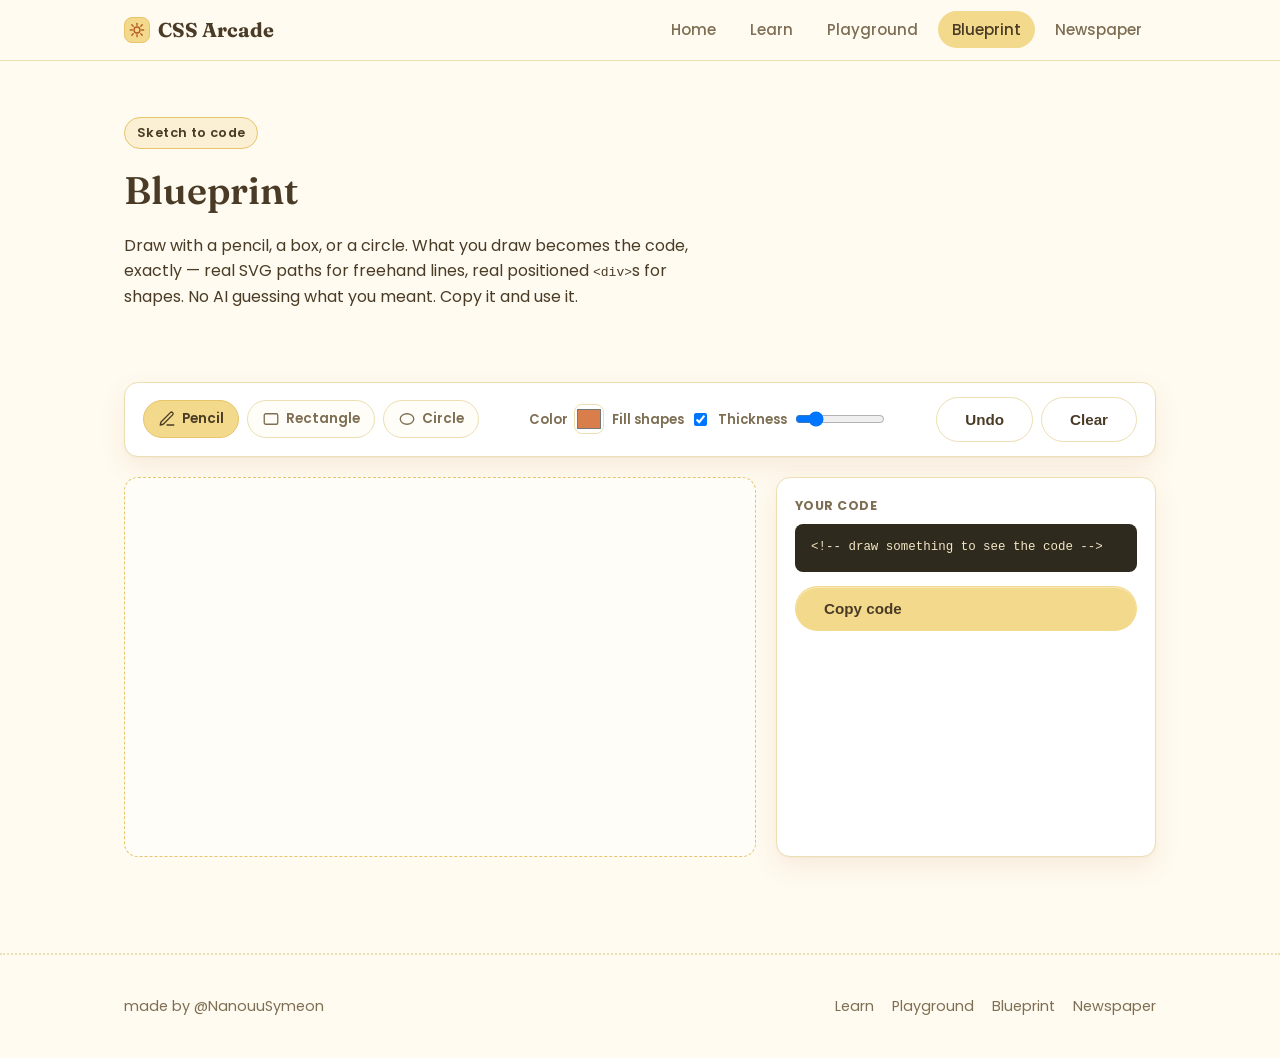
==== blueprint.html @ 873e0837 "Rename to CSS Arcade, restructure newspaper, add Blueprint - Rebrand from CSS Cozy to CSS Arcade acr" ====
<!doctype html>
<html lang="en">
<head>
<meta charset="utf-8">
<meta name="viewport" content="width=device-width, initial-scale=1">
<title>Blueprint — CSS Arcade</title>
<meta name="description" content="Sketch shapes and freehand lines on a canvas and get real, working HTML and CSS back — no AI guessing, just your drawing turned directly into code.">
<link rel="preconnect" href="https://fonts.googleapis.com">
<link rel="preconnect" href="https://fonts.gstatic.com" crossorigin>
<link href="https://fonts.googleapis.com/css2?family=Fraunces:wght@500;600;700&family=Poppins:wght@400;500;600;700&display=swap" rel="stylesheet">
<link rel="stylesheet" href="css/style.css">
</head>
<body>

<nav class="site-nav">
  <div class="container">
    <a class="brand" href="index.html">
      <span class="brand-mark"><svg width="16" height="16" viewBox="0 0 24 24" fill="none" stroke="currentColor" stroke-width="2" stroke-linecap="round" aria-hidden="true"><circle cx="12" cy="12" r="4.5"></circle><line x1="12" y1="2" x2="12" y2="5"></line><line x1="12" y1="19" x2="12" y2="22"></line><line x1="2" y1="12" x2="5" y2="12"></line><line x1="19" y1="12" x2="22" y2="12"></line><line x1="4.2" y1="4.2" x2="6.3" y2="6.3"></line><line x1="17.7" y1="17.7" x2="19.8" y2="19.8"></line><line x1="4.2" y1="19.8" x2="6.3" y2="17.7"></line><line x1="17.7" y1="6.3" x2="19.8" y2="4.2"></line></svg></span> CSS Arcade
    </a>
    <ul class="nav-links">
      <li><a href="index.html">Home</a></li>
      <li><a href="learn.html">Learn</a></li>
      <li><a href="playground.html">Playground</a></li>
      <li><a href="blueprint.html" class="active">Blueprint</a></li>
      <li><a href="newspaper.html">Newspaper</a></li>
    </ul>
    <button class="nav-toggle" aria-label="Toggle menu"><svg width="20" height="20" viewBox="0 0 24 24" fill="none" stroke="currentColor" stroke-width="2.2" stroke-linecap="round" aria-hidden="true"><line x1="3" y1="6" x2="21" y2="6"></line><line x1="3" y1="12" x2="21" y2="12"></line><line x1="3" y1="18" x2="21" y2="18"></line></svg></button>
  </div>
</nav>

<header class="section" style="padding-bottom:0;">
  <div class="container">
    <span class="eyebrow">Sketch to code</span>
    <h1 style="font-size:2.4rem;">Blueprint</h1>
    <p class="lede" style="max-width:60ch;">
      Draw with a pencil, a box, or a circle. What you draw becomes the code, exactly —
      real SVG paths for freehand lines, real positioned <code>&lt;div&gt;</code>s for shapes.
      No AI guessing what you meant. Copy it and use it.
    </p>
  </div>
</header>

<section class="section">
  <div class="container">
    <div class="blueprint-layout">

      <div class="blueprint-toolbar" role="toolbar" aria-label="Drawing tools">
        <div class="tool-group">
          <button type="button" class="tool-btn active" data-tool="pencil" title="Pencil — freehand line">
            <svg width="18" height="18" viewBox="0 0 24 24" fill="none" stroke="currentColor" stroke-width="1.8" stroke-linecap="round" stroke-linejoin="round" aria-hidden="true"><path d="M12 20h9"></path><path d="M16.5 3.5a2.12 2.12 0 0 1 3 3L7 19l-4 1 1-4Z"></path></svg>
            <span>Pencil</span>
          </button>
          <button type="button" class="tool-btn" data-tool="rect" title="Rectangle">
            <svg width="18" height="18" viewBox="0 0 24 24" fill="none" stroke="currentColor" stroke-width="1.8" stroke-linecap="round" stroke-linejoin="round" aria-hidden="true"><rect x="3" y="5" width="18" height="14" rx="2"></rect></svg>
            <span>Rectangle</span>
          </button>
          <button type="button" class="tool-btn" data-tool="ellipse" title="Circle / ellipse">
            <svg width="18" height="18" viewBox="0 0 24 24" fill="none" stroke="currentColor" stroke-width="1.8" stroke-linecap="round" stroke-linejoin="round" aria-hidden="true"><ellipse cx="12" cy="12" rx="9" ry="7"></ellipse></svg>
            <span>Circle</span>
          </button>
        </div>

        <div class="tool-group">
          <label class="tool-field">
            <span>Color</span>
            <input type="color" id="colorInput" value="#d97d4a">
          </label>
          <label class="tool-field">
            <span>Fill shapes</span>
            <input type="checkbox" id="fillInput" checked>
          </label>
          <label class="tool-field">
            <span>Thickness</span>
            <input type="range" id="widthInput" min="1" max="12" value="3">
          </label>
        </div>

        <div class="tool-group">
          <button type="button" class="btn btn-ghost" id="undoBtn">Undo</button>
          <button type="button" class="btn btn-ghost" id="clearBtn">Clear</button>
        </div>
      </div>

      <div class="blueprint-canvas-wrap">
        <svg id="blueprintCanvas" class="blueprint-canvas" viewBox="0 0 800 480" aria-label="Drawing canvas"></svg>
      </div>

      <div class="blueprint-output">
        <div class="pane-label">Your code</div>
        <pre id="codeOutput" class="blueprint-code"><code>&lt;!-- draw something to see the code --&gt;</code></pre>
        <button type="button" class="btn btn-soft" id="copyBtn">Copy code</button>
        <span class="blueprint-copied" id="copiedMsg" role="status" aria-live="polite"></span>
      </div>

    </div>
  </div>
</section>

<footer class="site-footer">
  <div class="container">
    <span>made by @NanouuSymeon</span>
    <ul class="footer-links">
      <li><a href="learn.html">Learn</a></li>
      <li><a href="playground.html">Playground</a></li>
      <li><a href="blueprint.html">Blueprint</a></li>
      <li><a href="newspaper.html">Newspaper</a></li>
    </ul>
  </div>
</footer>

<script src="js/main.js"></script>
<script src="js/blueprint.js"></script>
</body>
</html>
---- css/style.css ----
/* ==========================================================================
   CSS Arcade — shared theme
   Butter yellow, cream, warm ink. Simple, minimal, soft edges.
   ========================================================================== */

:root {
  --butter: #f3d98b;
  --butter-soft: #fbf0d3;
  --butter-deep: #e8c46b;
  --cream: #fffbf0;
  --paper: #fffdf7;
  --ink: #4a3b26;
  --ink-soft: #7e6f54;
  --ink-faint: #b6a97e;
  --accent: #b55926;
  --accent-soft: #f0b87f;
  --border: #ecdfb3;
  --card: #ffffff;
  --success: #7a9a6a;
  --radius-s: 8px;
  --radius-m: 14px;
  --radius-l: 22px;
  --shadow: 0 1px 2px rgba(181, 89, 38, 0.05), 0 10px 26px rgba(181, 89, 38, 0.10);
  --shadow-hover: 0 2px 6px rgba(181, 89, 38, 0.08), 0 18px 38px rgba(181, 89, 38, 0.16);
  --ease-bounce: cubic-bezier(0.34, 1.56, 0.64, 1);
  --serif: "Fraunces", Georgia, "Iowan Old Style", serif;
  --sans: "Poppins", -apple-system, BlinkMacSystemFont, "Segoe UI", sans-serif;
  --mono: "JetBrains Mono", "SFMono-Regular", Consolas, monospace;
}

* {
  box-sizing: border-box;
}

html {
  scroll-behavior: smooth;
}

body {
  margin: 0;
  background: var(--cream);
  color: var(--ink);
  font-family: var(--sans);
  line-height: 1.6;
  -webkit-font-smoothing: antialiased;
}

img {
  max-width: 100%;
  display: block;
}

a {
  color: var(--accent);
  text-decoration: none;
}

a:hover {
  text-decoration: underline;
}

h1, h2, h3, h4 {
  font-family: var(--serif);
  font-weight: 600;
  line-height: 1.2;
  margin: 0 0 0.5em;
  color: var(--ink);
}

p {
  margin: 0 0 1em;
}

.container {
  max-width: 1080px;
  margin: 0 auto;
  padding: 0 24px;
}

/* ---------- Nav ---------- */

.site-nav {
  position: sticky;
  top: 0;
  z-index: 50;
  background: rgba(255, 251, 240, 0.9);
  backdrop-filter: blur(8px);
  border-bottom: 1px solid var(--border);
}

.site-nav .container {
  display: flex;
  align-items: center;
  justify-content: space-between;
  padding-top: 14px;
  padding-bottom: 14px;
}

.brand {
  display: flex;
  align-items: center;
  gap: 8px;
  font-family: var(--serif);
  font-weight: 700;
  font-size: 1.25rem;
  color: var(--ink);
}

.brand:hover {
  text-decoration: none;
}

.brand-mark {
  width: 26px;
  height: 26px;
  border-radius: 8px;
  background: var(--butter);
  border: 1px solid var(--butter-deep);
  display: inline-flex;
  align-items: center;
  justify-content: center;
  color: var(--accent);
}

.nav-links {
  display: flex;
  gap: 6px;
  list-style: none;
  margin: 0;
  padding: 0;
}

.nav-links a {
  color: var(--ink-soft);
  padding: 8px 14px;
  border-radius: 999px;
  font-size: 0.94rem;
  font-weight: 500;
  transition: background 0.15s ease, color 0.15s ease;
}

.nav-links a:hover {
  background: var(--butter-soft);
  color: var(--ink);
  text-decoration: none;
}

.nav-links a.active {
  background: var(--butter);
  color: var(--ink);
}

.nav-toggle {
  display: none;
  align-items: center;
  justify-content: center;
  background: none;
  border: 1px solid var(--border);
  border-radius: var(--radius-s);
  padding: 8px;
  color: var(--ink);
  cursor: pointer;
}

/* ---------- Buttons ---------- */

.btn {
  display: inline-flex;
  align-items: center;
  gap: 8px;
  padding: 13px 28px;
  border-radius: 999px;
  font-weight: 700;
  font-size: 0.95rem;
  border: 1px solid transparent;
  cursor: pointer;
  transition: transform 0.25s var(--ease-bounce), box-shadow 0.2s ease, background 0.15s ease;
}

.btn:hover {
  text-decoration: none;
}

.btn:active {
  transform: translateY(1px) scale(0.98);
}

.btn-primary {
  background: var(--accent);
  color: #fff;
  box-shadow: inset 0 1px 0 rgba(255, 255, 255, 0.25), var(--shadow);
}

.btn-primary:hover {
  background: #93481f;
  box-shadow: inset 0 1px 0 rgba(255, 255, 255, 0.25), var(--shadow-hover);
  transform: translateY(-2px);
}

.btn-soft {
  background: var(--butter);
  color: var(--ink);
  box-shadow: inset 0 1px 0 rgba(255, 255, 255, 0.4);
}

.btn-soft:hover {
  background: var(--butter-deep);
  transform: translateY(-2px);
}

.btn-ghost {
  background: transparent;
  border-color: var(--border);
  color: var(--ink);
}

.btn-ghost:hover {
  background: var(--paper);
  border-color: var(--ink-faint);
  transform: translateY(-2px);
}

/* ---------- Hero ---------- */

.hero {
  position: relative;
  overflow: hidden;
  padding: 88px 0 40px;
  background: linear-gradient(160deg, var(--cream) 0%, var(--butter-soft) 55%, var(--cream) 100%);
}

.hero::before {
  content: "";
  position: absolute;
  top: -140px;
  right: -140px;
  width: 400px;
  height: 400px;
  border-radius: 50%;
  background: radial-gradient(circle, var(--accent-soft) 0%, var(--butter) 55%, transparent 72%);
  opacity: 0.55;
  z-index: 0;
  pointer-events: none;
}

.hero::after {
  content: "";
  position: absolute;
  top: -180px;
  right: -180px;
  width: 520px;
  height: 520px;
  border-radius: 50%;
  background: repeating-conic-gradient(from 0deg, var(--accent) 0deg 6deg, transparent 6deg 18deg);
  opacity: 0.14;
  z-index: 0;
  pointer-events: none;
  mask-image: radial-gradient(circle, black 42%, transparent 68%);
  -webkit-mask-image: radial-gradient(circle, black 42%, transparent 68%);
}

.hero .container {
  position: relative;
  z-index: 1;
  display: grid;
  grid-template-columns: 1.1fr 0.9fr;
  gap: 48px;
  align-items: center;
}

.wave-divider {
  display: block;
  width: 100%;
  height: 44px;
  position: relative;
  z-index: 1;
}

.eyebrow {
  display: inline-block;
  background: var(--butter-soft);
  border: 1px solid var(--butter-deep);
  color: var(--ink);
  font-size: 0.8rem;
  font-weight: 600;
  letter-spacing: 0.03em;
  padding: 5px 12px;
  border-radius: 999px;
  margin-bottom: 18px;
}

.hero h1 {
  font-size: 3rem;
  margin-bottom: 0.35em;
}

.hero .lede {
  font-size: 1.15rem;
  color: var(--ink-soft);
  max-width: 46ch;
}

.hero-actions {
  display: flex;
  gap: 12px;
  margin-top: 28px;
  flex-wrap: wrap;
}

.hero-card {
  background: var(--card);
  border: 1px solid var(--border);
  border-radius: var(--radius-l);
  box-shadow: var(--shadow);
  padding: 20px;
}

.hero-card .code-window {
  border-radius: var(--radius-m);
  background: #2f2a1e;
  overflow: hidden;
}

.code-window .dots {
  display: flex;
  gap: 6px;
  padding: 10px 12px;
}

.code-window .dots span {
  width: 10px;
  height: 10px;
  border-radius: 50%;
  background: #574c34;
}

.code-window pre {
  margin: 0;
  padding: 0 18px 20px;
  color: #f3e6c4;
  font-family: var(--mono);
  font-size: 0.85rem;
  line-height: 1.7;
  overflow-x: auto;
}

.code-window .tok-sel { color: #f0b87f; }
.code-window .tok-prop { color: #9fd0a5; }
.code-window .tok-val { color: #f3d98b; }
.code-window .tok-punct { color: #8a7a5c; }

/* ---------- Section headers ---------- */

.section {
  padding: 56px 0;
}

.section-head {
  max-width: 60ch;
  margin-bottom: 36px;
}

.section-head .eyebrow {
  margin-bottom: 12px;
}

.section-head h2 {
  font-size: 2rem;
}

.section-head p {
  color: var(--ink-soft);
}

.section-alt {
  background: var(--butter-soft);
  border-top: 2px dotted var(--butter-deep);
  border-bottom: 2px dotted var(--butter-deep);
}

/* ---------- Cards / grids ---------- */

.grid {
  display: grid;
  gap: 20px;
}

.grid-3 {
  grid-template-columns: repeat(3, 1fr);
}

.grid-2 {
  grid-template-columns: repeat(2, 1fr);
}

.card {
  background: var(--card);
  border: 1px solid var(--border);
  border-radius: var(--radius-m);
  padding: 24px;
  box-shadow: var(--shadow);
  transition: transform 0.3s var(--ease-bounce), box-shadow 0.2s ease;
}

.card:hover {
  transform: translateY(-4px);
  box-shadow: var(--shadow-hover);
}

.card-link {
  display: block;
  color: inherit;
}

.card-link:hover {
  text-decoration: none;
  border-color: var(--accent-soft);
}

.card-link h3,
.card-link p {
  color: inherit;
}

.card-link h3 {
  color: var(--ink);
}

.card-link p {
  color: var(--ink-soft);
  margin-bottom: 0;
}

.card .icon {
  width: 48px;
  height: 48px;
  border-radius: 50%;
  background: linear-gradient(145deg, var(--butter-soft), var(--accent-soft));
  border: 1.5px dashed var(--butter-deep);
  display: flex;
  align-items: center;
  justify-content: center;
  color: var(--ink);
  margin-bottom: 16px;
  transition: transform 0.3s var(--ease-bounce);
}

.card-link:hover .icon {
  transform: rotate(-8deg) scale(1.08);
}

.card h3 {
  font-size: 1.15rem;
  margin-bottom: 6px;
}

.card p {
  color: var(--ink-soft);
  font-size: 0.95rem;
  margin-bottom: 0;
}

/* ---------- Footer ---------- */

.site-footer {
  border-top: 2px dotted var(--border);
  padding: 40px 0;
  margin-top: 40px;
}

.site-footer .container {
  display: flex;
  justify-content: space-between;
  align-items: center;
  flex-wrap: wrap;
  gap: 16px;
  color: var(--ink-soft);
  font-size: 0.9rem;
}

.footer-links {
  display: flex;
  gap: 18px;
  list-style: none;
  padding: 0;
  margin: 0;
}

.footer-links a {
  color: var(--ink-soft);
}

/* ---------- Tabs (Learn page) ---------- */

.tabs {
  display: flex;
  gap: 8px;
  border-bottom: 1px solid var(--border);
  margin-bottom: 32px;
  flex-wrap: wrap;
}

.tab-btn {
  background: none;
  border: none;
  padding: 12px 18px;
  font-family: var(--serif);
  font-size: 1.05rem;
  color: var(--ink-soft);
  cursor: pointer;
  border-bottom: 3px solid transparent;
  margin-bottom: -1px;
}

.tab-btn:hover {
  color: var(--ink);
}

.tab-btn.active {
  color: var(--ink);
  border-bottom-color: var(--accent);
  font-weight: 600;
}

.tab-panel {
  display: none;
}

.tab-panel.active {
  display: block;
  animation: fadeIn 0.25s ease;
}

@keyframes fadeIn {
  from { opacity: 0; transform: translateY(4px); }
  to { opacity: 1; transform: translateY(0); }
}

.lessons-toolbar {
  display: flex;
  align-items: center;
  justify-content: space-between;
  gap: 16px;
  margin-bottom: 24px;
  flex-wrap: wrap;
}

.lesson-search {
  flex: 1;
  min-width: 220px;
  max-width: 420px;
  padding: 10px 16px;
  border-radius: 999px;
  border: 1px solid var(--border);
  background: var(--card);
  font-family: var(--sans);
  font-size: 0.92rem;
  color: var(--ink);
}

.lesson-search:focus {
  outline: none;
  border-color: var(--accent-soft);
  box-shadow: 0 0 0 3px rgba(217, 125, 74, 0.15);
}

.lesson-count {
  font-size: 0.85rem;
  font-weight: 600;
  color: var(--ink-soft);
  white-space: nowrap;
}

.module-heading {
  font-size: 1.1rem;
  margin: 36px 0 14px;
  padding-bottom: 8px;
  border-bottom: 1px solid var(--border);
  color: var(--ink-soft);
  scroll-margin-top: 90px;
}

.module-heading:first-child {
  margin-top: 0;
}

.no-results {
  color: var(--ink-soft);
  padding: 40px 0;
  text-align: center;
}

.module-nav {
  display: flex;
  flex-wrap: wrap;
  gap: 6px;
  margin-bottom: 24px;
}

.module-nav:empty {
  display: none;
  margin-bottom: 0;
}

.module-chip {
  width: 30px;
  height: 30px;
  border-radius: 50%;
  border: 1px solid var(--border);
  background: var(--card);
  color: var(--ink-soft);
  font-family: var(--sans);
  font-size: 0.8rem;
  font-weight: 600;
  cursor: pointer;
  transition: background 0.15s ease, color 0.15s ease, border-color 0.15s ease;
}

.module-chip:hover {
  border-color: var(--accent-soft);
  color: var(--ink);
  background: var(--butter-soft);
}

.topic-row {
  display: grid;
  grid-template-columns: repeat(2, 1fr);
  align-items: start;
  gap: 16px;
}

.topic-card {
  background: var(--card);
  border: 1px solid var(--border);
  border-radius: var(--radius-m);
  padding: 20px;
}

.topic-card summary {
  cursor: pointer;
  font-family: var(--serif);
  font-weight: 600;
  font-size: 1.05rem;
  display: flex;
  align-items: center;
  justify-content: space-between;
}

.topic-card summary::-webkit-details-marker {
  display: none;
}

.topic-card summary::after {
  content: "+";
  color: var(--accent);
  font-size: 1.3rem;
  font-weight: 400;
}

.topic-card[open] summary::after {
  content: "\2212";
}

.topic-card .topic-body {
  margin-top: 14px;
  color: var(--ink-soft);
  font-size: 0.95rem;
}

.topic-card pre {
  background: #2f2a1e;
  color: #f3e6c4;
  border-radius: var(--radius-s);
  padding: 14px 16px;
  font-family: var(--mono);
  font-size: 0.82rem;
  overflow-x: auto;
  margin: 10px 0 0;
}

/* ---------- Playground ---------- */

.challenge-card .topic-body {
  margin-top: 16px;
}

.challenge-brief {
  color: var(--ink-soft);
  margin-bottom: 20px;
}

.editor-preview {
  display: grid;
  grid-template-columns: 1fr 1fr;
  gap: 16px;
}

.pane-label {
  font-size: 0.78rem;
  font-weight: 700;
  text-transform: uppercase;
  letter-spacing: 0.04em;
  color: var(--ink-soft);
  margin-bottom: 8px;
}

textarea.css-editor {
  width: 100%;
  height: 220px;
  resize: vertical;
  background: #2f2a1e;
  color: #f3e6c4;
  font-family: var(--mono);
  font-size: 0.85rem;
  line-height: 1.6;
  border: none;
  border-radius: var(--radius-m);
  padding: 16px;
}

textarea.css-editor:focus {
  outline: 2px solid var(--accent-soft);
  outline-offset: 2px;
}

.preview-frame {
  height: 220px;
  border: 1px dashed var(--border);
  border-radius: var(--radius-m);
  background: var(--paper);
  overflow: hidden;
}

.preview-frame iframe {
  width: 100%;
  height: 100%;
  border: none;
}

.challenge-actions {
  display: flex;
  justify-content: space-between;
  align-items: center;
  margin-top: 18px;
  gap: 12px;
  flex-wrap: wrap;
}

.hint-box {
  margin-top: 14px;
  background: var(--butter-soft);
  border: 1px solid var(--border);
  border-radius: var(--radius-s);
  padding: 12px 16px;
  font-size: 0.88rem;
  display: none;
}

.hint-box.show {
  display: block;
}

/* ---------- Newspaper ---------- */

.newspaper {
  background: var(--paper);
}

.masthead {
  text-align: center;
  padding: 40px 0 20px;
  border-bottom: 4px double var(--ink);
}

.issue-line {
  display: flex;
  justify-content: space-between;
  font-size: 0.78rem;
  text-transform: uppercase;
  letter-spacing: 0.08em;
  color: var(--ink-soft);
  border-top: 2px dotted var(--border);
  border-bottom: 2px dotted var(--border);
  padding: 8px 0;
  margin-bottom: 24px;
}

.masthead h1 {
  font-size: 3.4rem;
  letter-spacing: -0.01em;
  margin-bottom: 4px;
}

.masthead .tagline {
  font-style: italic;
  color: var(--ink-soft);
  margin: 0;
}

.news-layout {
  display: grid;
  grid-template-columns: 2fr 1fr;
  gap: 40px;
  padding: 40px 0;
}

.news-main article {
  border-bottom: 1px solid var(--border);
  padding-bottom: 28px;
  margin-bottom: 28px;
}

.news-main article:last-child {
  border-bottom: none;
}

.news-kicker {
  font-size: 0.75rem;
  font-weight: 700;
  text-transform: uppercase;
  letter-spacing: 0.06em;
  color: var(--accent);
  margin-bottom: 6px;
  display: block;
}

.news-main h2 {
  font-size: 1.6rem;
  margin-bottom: 8px;
}

.news-byline {
  font-size: 0.8rem;
  color: var(--ink-soft);
  margin-bottom: 12px;
}

.news-main p {
  columns: 1;
  color: var(--ink);
}

.news-main .drop-cap::first-letter {
  font-family: var(--serif);
  font-size: 3.2rem;
  float: left;
  line-height: 0.8;
  padding: 6px 8px 0 0;
  color: var(--accent);
}

.sidebar-box {
  background: var(--butter-soft);
  border: 1px solid var(--border);
  border-radius: var(--radius-m);
  padding: 20px;
  margin-bottom: 24px;
}

.sidebar-box h3 {
  font-size: 1.05rem;
  border-bottom: 2px solid var(--ink);
  padding-bottom: 8px;
  margin-bottom: 12px;
}

.sidebar-box ul {
  padding-left: 18px;
  margin: 0;
  font-size: 0.9rem;
  color: var(--ink-soft);
}

.sidebar-box li {
  margin-bottom: 8px;
}

.tip-of-month {
  background: #2f2a1e;
  color: #f3e6c4;
  border-radius: var(--radius-m);
  padding: 20px;
}

.tip-of-month h3 {
  color: var(--butter);
  margin-bottom: 8px;
}

.tip-of-month code, .tip-of-month pre {
  font-family: var(--mono);
  font-size: 0.85rem;
}

.tip-of-month pre {
  overflow-x: auto;
  white-space: pre-wrap;
}

.issue-detail {
  scroll-margin-top: 90px;
}

.issue-picker-head {
  margin-bottom: 8px;
}

.issue-picker-head h2 {
  font-size: 1.6rem;
  margin-bottom: 4px;
}

.issue-picker-head p {
  color: var(--ink-soft);
}

.archive-strip {
  display: flex;
  gap: 12px;
  overflow-x: auto;
  padding: 4px 0 28px;
}

.archive-pill {
  flex: 0 0 auto;
  background: var(--card);
  border: 1px solid var(--border);
  border-radius: 999px;
  padding: 8px 16px;
  font-size: 0.85rem;
  font-family: inherit;
  color: var(--ink-soft);
  white-space: nowrap;
  cursor: pointer;
  transition: background 0.15s ease, color 0.15s ease, border-color 0.15s ease;
}

.archive-pill:hover {
  border-color: var(--accent-soft);
  color: var(--ink);
}

.archive-pill.current {
  background: var(--butter);
  color: var(--ink);
  font-weight: 600;
}

.back-to-issues {
  display: inline-flex;
  align-items: center;
  gap: 6px;
  background: none;
  border: none;
  padding: 0;
  margin-bottom: 20px;
  color: var(--accent);
  font-family: inherit;
  font-size: 0.9rem;
  font-weight: 600;
  cursor: pointer;
}

.back-to-issues:hover {
  text-decoration: underline;
}

/* ---------- Blueprint ---------- */

.blueprint-layout {
  display: grid;
  grid-template-columns: 1fr 380px;
  grid-template-areas:
    "toolbar toolbar"
    "canvas  output";
  gap: 20px;
}

.blueprint-toolbar {
  grid-area: toolbar;
  display: flex;
  flex-wrap: wrap;
  align-items: center;
  justify-content: space-between;
  gap: 16px;
  background: var(--card);
  border: 1px solid var(--border);
  border-radius: var(--radius-m);
  padding: 14px 18px;
  box-shadow: var(--shadow);
}

.tool-group {
  display: flex;
  align-items: center;
  gap: 8px;
  flex-wrap: wrap;
}

.tool-btn {
  display: inline-flex;
  align-items: center;
  gap: 6px;
  background: var(--paper);
  border: 1px solid var(--border);
  border-radius: 999px;
  padding: 8px 14px;
  font-family: var(--sans);
  font-size: 0.85rem;
  font-weight: 600;
  color: var(--ink-soft);
  cursor: pointer;
  transition: background 0.15s ease, color 0.15s ease, border-color 0.15s ease;
}

.tool-btn:hover {
  border-color: var(--accent-soft);
  color: var(--ink);
}

.tool-btn.active {
  background: var(--butter);
  border-color: var(--butter-deep);
  color: var(--ink);
}

.tool-field {
  display: flex;
  align-items: center;
  gap: 6px;
  font-size: 0.82rem;
  color: var(--ink-soft);
  font-weight: 600;
}

.tool-field input[type="color"] {
  width: 30px;
  height: 30px;
  padding: 0;
  border: 1px solid var(--border);
  border-radius: var(--radius-s);
  background: none;
  cursor: pointer;
}

.tool-field input[type="range"] {
  width: 90px;
}

.blueprint-canvas-wrap {
  grid-area: canvas;
  background: var(--paper);
  border: 1px dashed var(--butter-deep);
  border-radius: var(--radius-m);
  overflow: hidden;
}

.blueprint-canvas {
  display: block;
  width: 100%;
  aspect-ratio: 800 / 480;
  cursor: crosshair;
  touch-action: none;
}

.blueprint-output {
  grid-area: output;
  background: var(--card);
  border: 1px solid var(--border);
  border-radius: var(--radius-m);
  padding: 18px;
  box-shadow: var(--shadow);
  display: flex;
  flex-direction: column;
}

.blueprint-code {
  background: #2f2a1e;
  color: #f3e6c4;
  border-radius: var(--radius-s);
  padding: 14px 16px;
  font-family: var(--mono);
  font-size: 0.78rem;
  line-height: 1.6;
  overflow: auto;
  max-height: 320px;
  margin: 0 0 14px;
  white-space: pre-wrap;
  word-break: break-word;
}

.blueprint-copied {
  display: inline-block;
  margin-left: 12px;
  font-size: 0.85rem;
  font-weight: 600;
  color: #5c7c4f;
}

@media (max-width: 900px) {
  .blueprint-layout {
    grid-template-columns: 1fr;
    grid-template-areas:
      "toolbar"
      "canvas"
      "output";
  }
}

/* ---------- Utility ---------- */

.center-text { text-align: center; }
.mt-0 { margin-top: 0; }

/* ---------- Accessibility ---------- */

a:focus-visible,
button:focus-visible,
input:focus-visible,
summary:focus-visible,
details > summary:focus-visible {
  outline: 2px solid var(--accent);
  outline-offset: 2px;
  border-radius: var(--radius-s);
}

@media (prefers-reduced-motion: reduce) {
  *,
  *::before,
  *::after {
    animation-duration: 0.001ms !important;
    animation-iteration-count: 1 !important;
    transition-duration: 0.001ms !important;
    scroll-behavior: auto !important;
  }
}

/* ---------- Responsive ---------- */

@media (max-width: 860px) {
  .hero .container {
    grid-template-columns: 1fr;
  }

  .grid-3 {
    grid-template-columns: repeat(2, 1fr);
  }

  .topic-row {
    grid-template-columns: 1fr;
  }

  .news-layout {
    grid-template-columns: 1fr;
  }

  .editor-preview {
    grid-template-columns: 1fr;
  }
}

@media (max-width: 620px) {
  .nav-links {
    display: none;
  }

  .nav-toggle {
    display: inline-flex;
  }

  .site-nav.open .nav-links {
    display: flex;
    flex-direction: column;
    position: absolute;
    top: 100%;
    left: 0;
    right: 0;
    background: var(--cream);
    border-bottom: 1px solid var(--border);
    padding: 12px 24px 18px;
    gap: 4px;
  }

  .hero {
    padding: 48px 0;
  }

  .hero h1 {
    font-size: 2.2rem;
  }

  .grid-3, .grid-2 {
    grid-template-columns: 1fr;
  }

  .masthead h1 {
    font-size: 2.2rem;
  }
}
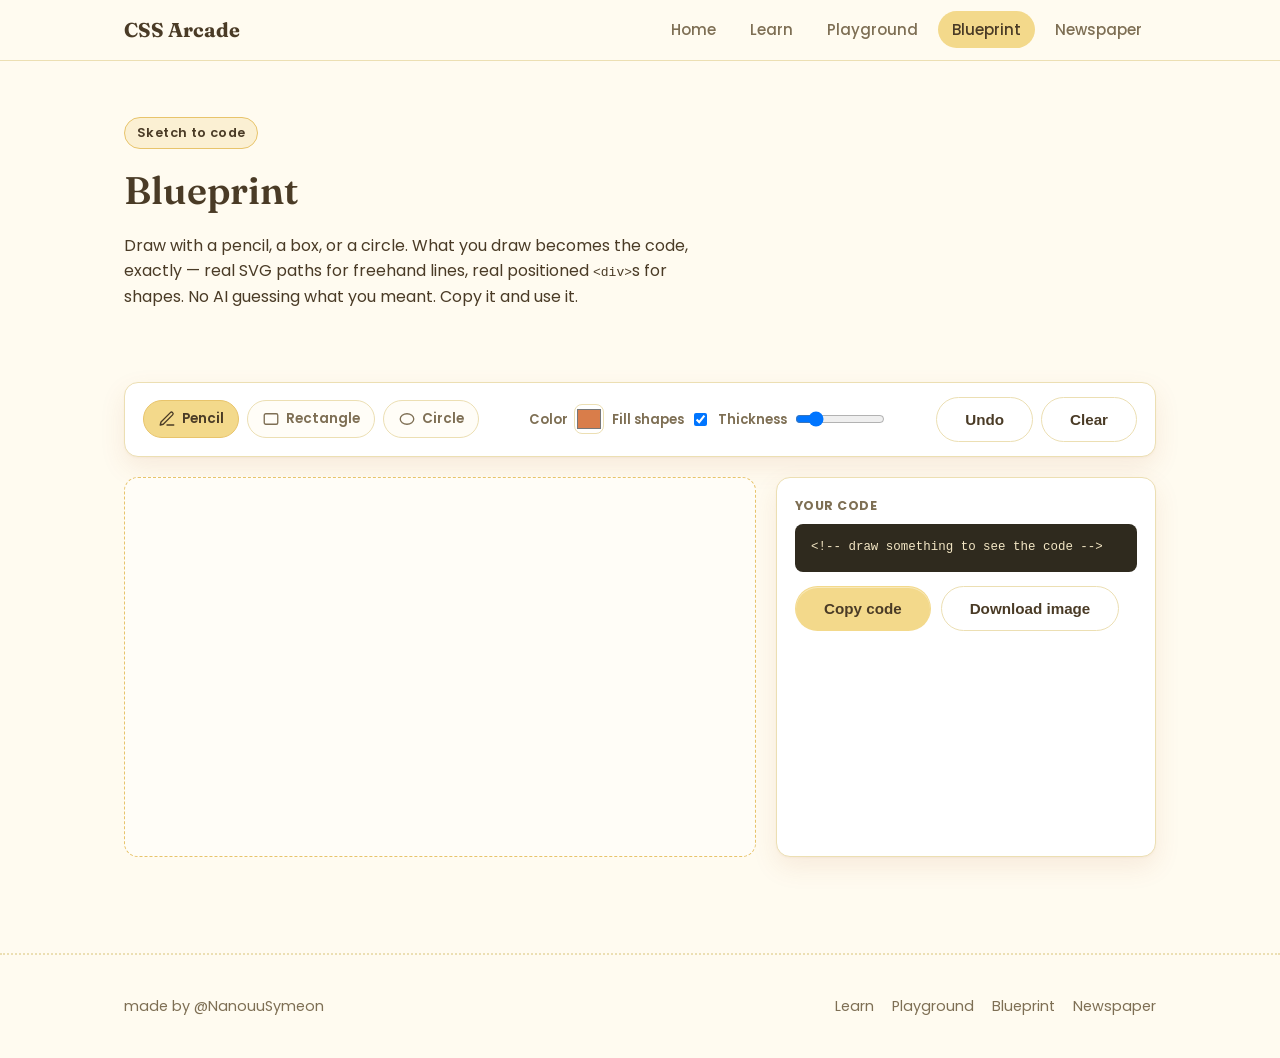
==== commit 1017e493: "Add newspaper diagrams, redesign hero, add Blueprint image export - Newspaper: add two custom SVG di" ====
--- a/blueprint.html
+++ b/blueprint.html
@@ -15,7 +15,7 @@
 <nav class="site-nav">
   <div class="container">
     <a class="brand" href="index.html">
-      <span class="brand-mark"><svg width="16" height="16" viewBox="0 0 24 24" fill="none" stroke="currentColor" stroke-width="2" stroke-linecap="round" aria-hidden="true"><circle cx="12" cy="12" r="4.5"></circle><line x1="12" y1="2" x2="12" y2="5"></line><line x1="12" y1="19" x2="12" y2="22"></line><line x1="2" y1="12" x2="5" y2="12"></line><line x1="19" y1="12" x2="22" y2="12"></line><line x1="4.2" y1="4.2" x2="6.3" y2="6.3"></line><line x1="17.7" y1="17.7" x2="19.8" y2="19.8"></line><line x1="4.2" y1="19.8" x2="6.3" y2="17.7"></line><line x1="17.7" y1="6.3" x2="19.8" y2="4.2"></line></svg></span> CSS Arcade
+      CSS Arcade
     </a>
     <ul class="nav-links">
       <li><a href="index.html">Home</a></li>
@@ -82,13 +82,16 @@
       </div>
 
       <div class="blueprint-canvas-wrap">
-        <svg id="blueprintCanvas" class="blueprint-canvas" viewBox="0 0 800 480" aria-label="Drawing canvas"></svg>
+        <svg id="blueprintCanvas" class="blueprint-canvas" xmlns="http://www.w3.org/2000/svg" viewBox="0 0 800 480" aria-label="Drawing canvas"></svg>
       </div>
 
       <div class="blueprint-output">
         <div class="pane-label">Your code</div>
         <pre id="codeOutput" class="blueprint-code"><code>&lt;!-- draw something to see the code --&gt;</code></pre>
-        <button type="button" class="btn btn-soft" id="copyBtn">Copy code</button>
+        <div class="blueprint-output-actions">
+          <button type="button" class="btn btn-soft" id="copyBtn">Copy code</button>
+          <button type="button" class="btn btn-ghost" id="downloadPngBtn">Download image</button>
+        </div>
         <span class="blueprint-copied" id="copiedMsg" role="status" aria-live="polite"></span>
       </div>
 
--- a/css/style.css
+++ b/css/style.css
@@ -229,34 +229,72 @@
   background: linear-gradient(160deg, var(--cream) 0%, var(--butter-soft) 55%, var(--cream) 100%);
 }
 
-.hero::before {
-  content: "";
+.hero-doodle {
   position: absolute;
-  top: -140px;
-  right: -140px;
-  width: 400px;
-  height: 400px;
-  border-radius: 50%;
-  background: radial-gradient(circle, var(--accent-soft) 0%, var(--butter) 55%, transparent 72%);
-  opacity: 0.55;
   z-index: 0;
   pointer-events: none;
-}
-
-.hero::after {
-  content: "";
-  position: absolute;
-  top: -180px;
-  right: -180px;
-  width: 520px;
-  height: 520px;
-  border-radius: 50%;
-  background: repeating-conic-gradient(from 0deg, var(--accent) 0deg 6deg, transparent 6deg 18deg);
-  opacity: 0.14;
-  z-index: 0;
-  pointer-events: none;
-  mask-image: radial-gradient(circle, black 42%, transparent 68%);
-  -webkit-mask-image: radial-gradient(circle, black 42%, transparent 68%);
+  font-family: "Kalam", cursive;
+  font-weight: 700;
+  line-height: 1.15;
+  white-space: nowrap;
+  color: var(--accent);
+}
+
+.hero-doodle svg {
+  display: block;
+}
+
+.doodle-braces {
+  top: 14px;
+  left: 1.5%;
+  font-size: 2.6rem;
+  color: var(--accent-soft);
+  opacity: 0.65;
+  transform: rotate(-8deg);
+}
+
+.doodle-fun {
+  bottom: 70px;
+  left: 1%;
+  font-size: 1.5rem;
+  opacity: 0.8;
+  transform: rotate(3deg);
+  text-align: center;
+}
+
+.doodle-fun svg {
+  margin: 2px auto 0;
+}
+
+.doodle-flex {
+  top: 20px;
+  right: 2%;
+  font-size: 1.4rem;
+  color: var(--ink-soft);
+  opacity: 0.7;
+  transform: rotate(-5deg);
+  text-align: right;
+}
+
+.doodle-flex svg {
+  margin-left: auto;
+}
+
+.doodle-sketch {
+  bottom: 74px;
+  right: 2.5%;
+  font-size: 1.3rem;
+  opacity: 0.75;
+  transform: rotate(6deg);
+  display: flex;
+  align-items: center;
+  gap: 6px;
+}
+
+@media (max-width: 1100px) {
+  .hero-doodle {
+    display: none;
+  }
 }
 
 .hero .container {
@@ -847,6 +885,28 @@
   line-height: 0.8;
   padding: 6px 8px 0 0;
   color: var(--accent);
+}
+
+.article-figure {
+  margin: 24px 0;
+  padding: 18px;
+  background: var(--paper);
+  border: 1px solid var(--border);
+  border-radius: var(--radius-m);
+}
+
+.article-figure svg {
+  display: block;
+  width: 100%;
+  height: auto;
+}
+
+.article-figure figcaption {
+  margin-top: 10px;
+  font-size: 0.82rem;
+  font-style: italic;
+  color: var(--ink-soft);
+  text-align: center;
 }
 
 .sidebar-box {
@@ -1089,9 +1149,15 @@
   word-break: break-word;
 }
 
+.blueprint-output-actions {
+  display: flex;
+  gap: 10px;
+  flex-wrap: wrap;
+}
+
 .blueprint-copied {
   display: inline-block;
-  margin-left: 12px;
+  margin-top: 10px;
   font-size: 0.85rem;
   font-weight: 600;
   color: #5c7c4f;
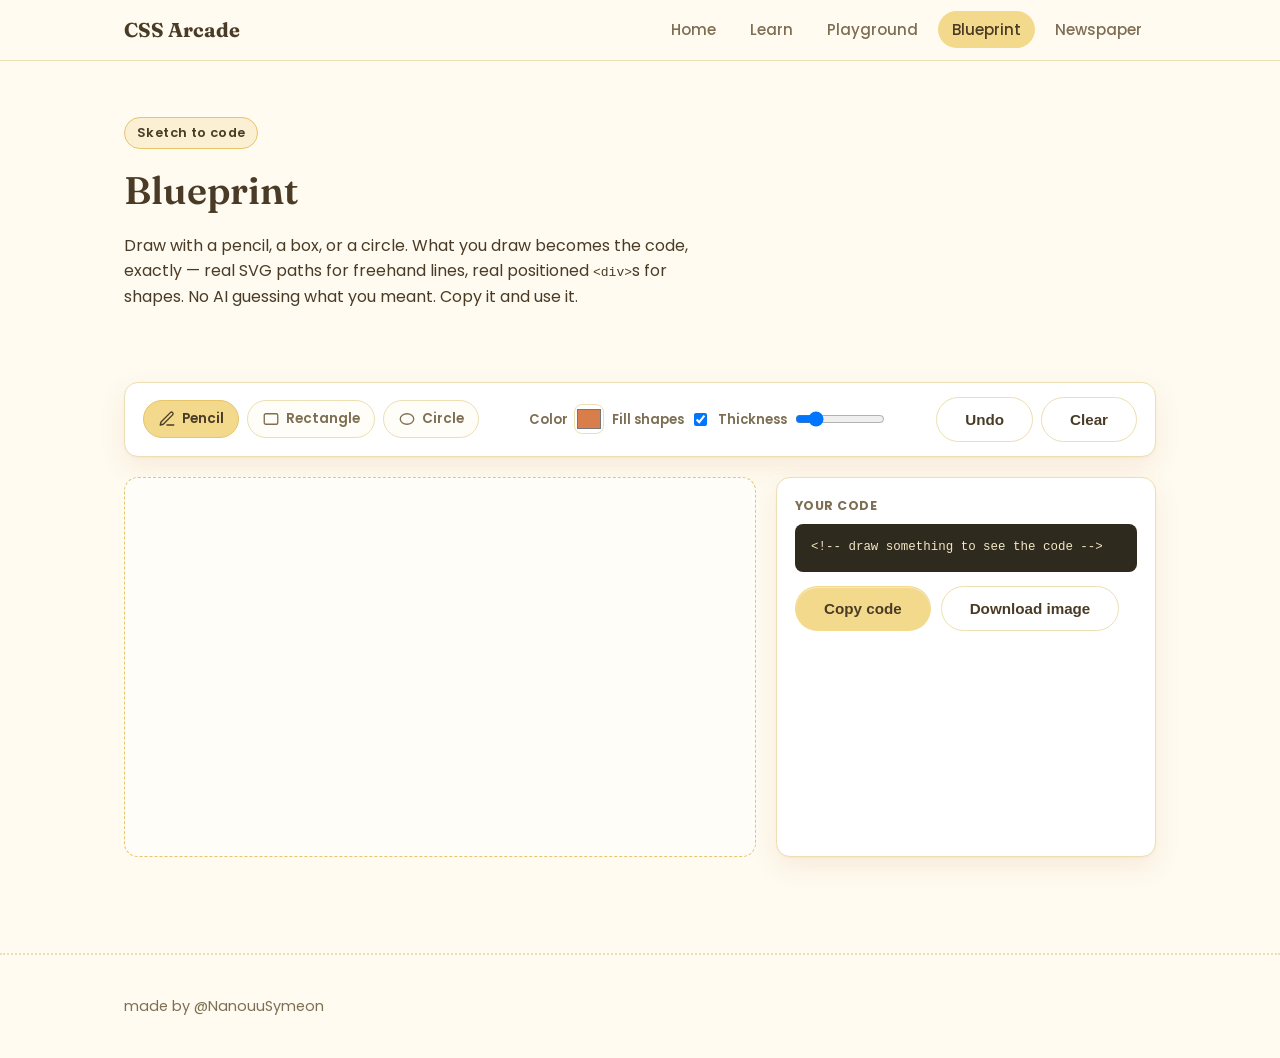
==== commit 81b8332d: "Remove nav link list from the footer Footer now just shows the "made by" credit, no duplicate nav li" ====
--- a/blueprint.html
+++ b/blueprint.html
@@ -102,12 +102,6 @@
 <footer class="site-footer">
   <div class="container">
     <span>made by @NanouuSymeon</span>
-    <ul class="footer-links">
-      <li><a href="learn.html">Learn</a></li>
-      <li><a href="playground.html">Playground</a></li>
-      <li><a href="blueprint.html">Blueprint</a></li>
-      <li><a href="newspaper.html">Newspaper</a></li>
-    </ul>
   </div>
 </footer>
 
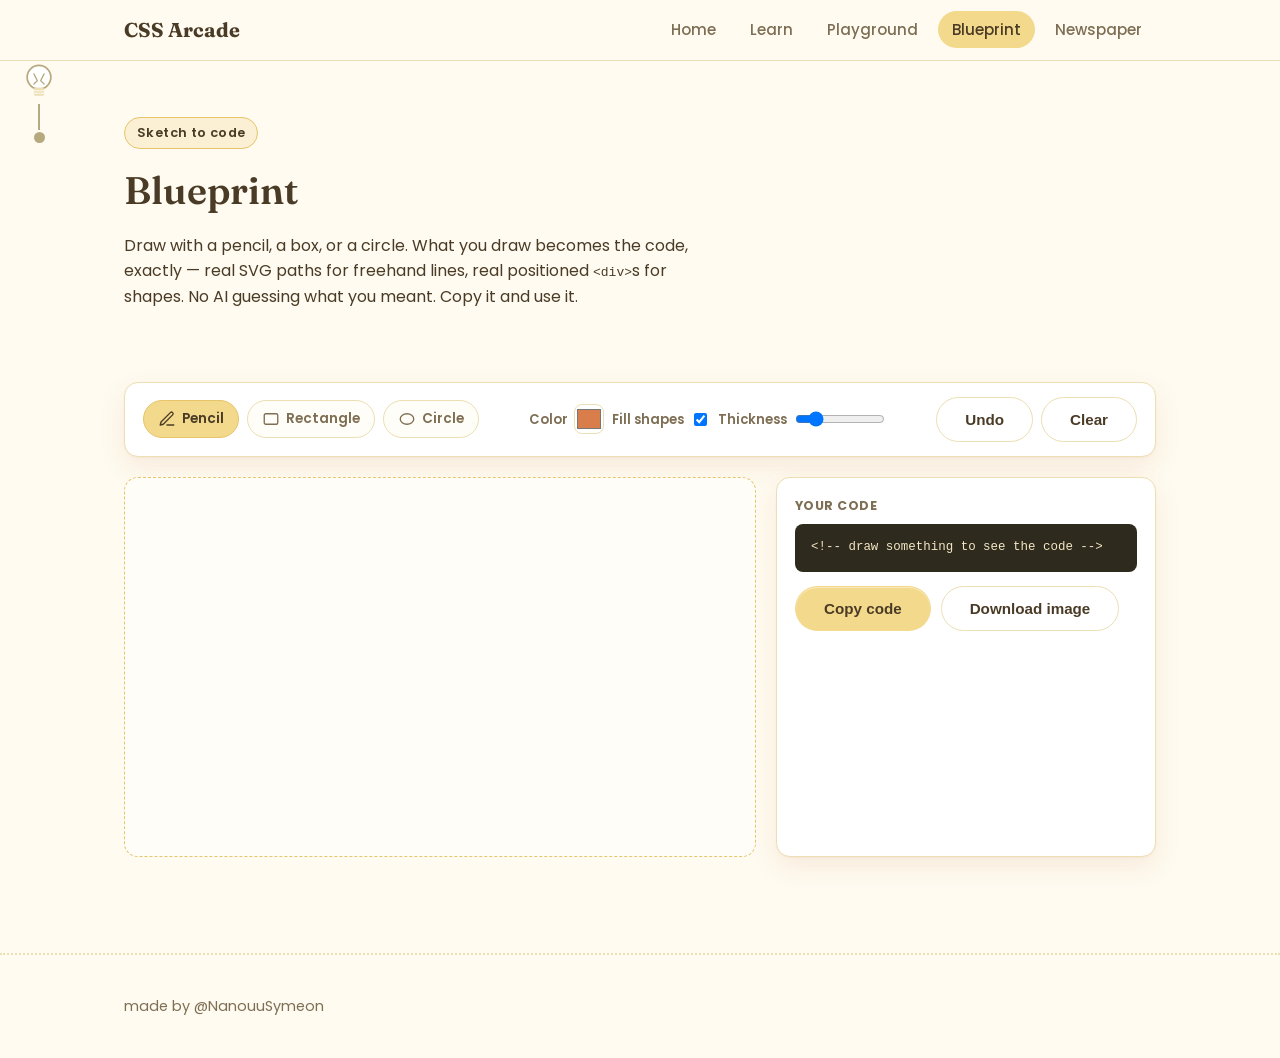
==== commit ad37ac53: "Add light/dark mode toggle: a pull-cord lightbulb switch Top-left, fixed, on every page. Pull the st" ====
--- a/blueprint.html
+++ b/blueprint.html
@@ -2,6 +2,15 @@
 <html lang="en">
 <head>
 <meta charset="utf-8">
+<script>
+  (function () {
+    try {
+      if (localStorage.getItem("cssArcadeTheme") === "dark") {
+        document.documentElement.setAttribute("data-theme", "dark");
+      }
+    } catch (e) {}
+  })();
+</script>
 <meta name="viewport" content="width=device-width, initial-scale=1">
 <title>Blueprint — CSS Arcade</title>
 <meta name="description" content="Sketch shapes and freehand lines on a canvas and get real, working HTML and CSS back — no AI guessing, just your drawing turned directly into code.">
@@ -11,6 +20,20 @@
 <link rel="stylesheet" href="css/style.css">
 </head>
 <body>
+
+<button type="button" class="theme-toggle" id="themeToggle" aria-label="Toggle dark mode" aria-pressed="false">
+  <svg class="bulb-icon" width="34" height="44" viewBox="0 0 40 52" aria-hidden="true">
+    <circle class="bulb-glass" cx="20" cy="18" r="14"></circle>
+    <path class="bulb-filament" d="M14 14 L18 22 L14 26 M26 14 L22 22 L26 26"></path>
+    <rect class="bulb-base" x="14" y="30" width="12" height="10" rx="2"></rect>
+    <line class="bulb-base-line" x1="14" y1="34" x2="26" y2="34"></line>
+    <line class="bulb-base-line" x1="14" y1="37" x2="26" y2="37"></line>
+  </svg>
+  <span class="pull-string" aria-hidden="true">
+    <span class="string-line"></span>
+    <span class="string-tab"></span>
+  </span>
+</button>
 
 <nav class="site-nav">
   <div class="container">
@@ -106,6 +129,7 @@
 </footer>
 
 <script src="js/main.js"></script>
+<script src="js/theme-toggle.js"></script>
 <script src="js/blueprint.js"></script>
 </body>
 </html>
--- a/css/style.css
+++ b/css/style.css
@@ -17,6 +17,10 @@
   --border: #ecdfb3;
   --card: #ffffff;
   --success: #7a9a6a;
+  --on-butter: #4a3b26;
+  --on-butter-soft: #7e6f54;
+  --hero-glow: #fbf0d3;
+  --nav-bg: rgba(255, 251, 240, 0.9);
   --radius-s: 8px;
   --radius-m: 14px;
   --radius-l: 22px;
@@ -26,6 +30,24 @@
   --serif: "Fraunces", Georgia, "Iowan Old Style", serif;
   --sans: "Poppins", -apple-system, BlinkMacSystemFont, "Segoe UI", sans-serif;
   --mono: "JetBrains Mono", "SFMono-Regular", Consolas, monospace;
+  color-scheme: light;
+}
+
+[data-theme="dark"] {
+  --cream: #1a1512;
+  --paper: #1f1911;
+  --ink: #f3e6c4;
+  --ink-soft: #c9b98f;
+  --ink-faint: #8f8161;
+  --accent: #e08a4f;
+  --border: #453824;
+  --card: #2b2318;
+  --success: #8fae7c;
+  --hero-glow: #3a2c18;
+  --nav-bg: rgba(26, 21, 18, 0.88);
+  --shadow: 0 1px 2px rgba(0, 0, 0, 0.35), 0 10px 26px rgba(0, 0, 0, 0.3);
+  --shadow-hover: 0 2px 6px rgba(0, 0, 0, 0.4), 0 16px 36px rgba(0, 0, 0, 0.38);
+  color-scheme: dark;
 }
 
 * {
@@ -40,6 +62,7 @@
   margin: 0;
   background: var(--cream);
   color: var(--ink);
+  transition: background-color 0.3s ease, color 0.3s ease;
   font-family: var(--sans);
   line-height: 1.6;
   -webkit-font-smoothing: antialiased;
@@ -83,9 +106,10 @@
   position: sticky;
   top: 0;
   z-index: 50;
-  background: rgba(255, 251, 240, 0.9);
+  background: var(--nav-bg);
   backdrop-filter: blur(8px);
   border-bottom: 1px solid var(--border);
+  transition: background-color 0.3s ease, border-color 0.3s ease;
 }
 
 .site-nav .container {
@@ -110,18 +134,6 @@
   text-decoration: none;
 }
 
-.brand-mark {
-  width: 26px;
-  height: 26px;
-  border-radius: 8px;
-  background: var(--butter);
-  border: 1px solid var(--butter-deep);
-  display: inline-flex;
-  align-items: center;
-  justify-content: center;
-  color: var(--accent);
-}
-
 .nav-links {
   display: flex;
   gap: 6px;
@@ -141,13 +153,13 @@
 
 .nav-links a:hover {
   background: var(--butter-soft);
-  color: var(--ink);
+  color: var(--on-butter);
   text-decoration: none;
 }
 
 .nav-links a.active {
   background: var(--butter);
-  color: var(--ink);
+  color: var(--on-butter);
 }
 
 .nav-toggle {
@@ -160,6 +172,127 @@
   padding: 8px;
   color: var(--ink);
   cursor: pointer;
+}
+
+/* ---------- Theme toggle (pull-cord lamp) ---------- */
+
+.theme-toggle {
+  position: fixed;
+  top: 58px;
+  left: 16px;
+  z-index: 40;
+  display: flex;
+  flex-direction: column;
+  align-items: center;
+  background: none;
+  border: none;
+  padding: 4px 6px;
+  margin: 0;
+  cursor: pointer;
+  -webkit-tap-highlight-color: transparent;
+}
+
+.bulb-icon {
+  display: block;
+}
+
+.bulb-glass {
+  fill: var(--card);
+  stroke: var(--ink-faint);
+  stroke-width: 2;
+  transition: fill 0.35s ease, stroke 0.35s ease, filter 0.35s ease;
+}
+
+.bulb-filament {
+  fill: none;
+  stroke: var(--ink-faint);
+  stroke-width: 1.5;
+  stroke-linecap: round;
+  transition: stroke 0.35s ease;
+}
+
+.bulb-base {
+  fill: var(--border);
+  transition: fill 0.35s ease;
+}
+
+.bulb-base-line {
+  stroke: var(--card);
+  stroke-width: 1;
+  transition: stroke 0.35s ease;
+}
+
+.theme-toggle.lit .bulb-glass {
+  fill: #ffe9a8;
+  stroke: #f3c948;
+  filter: drop-shadow(0 0 8px rgba(255, 213, 110, 0.85)) drop-shadow(0 0 20px rgba(255, 213, 110, 0.55));
+}
+
+.theme-toggle.lit .bulb-filament {
+  stroke: #b5760a;
+}
+
+.theme-toggle.lit .bulb-base {
+  fill: var(--butter-deep);
+}
+
+.pull-string {
+  display: block;
+  margin-top: -2px;
+}
+
+.string-line {
+  display: block;
+  width: 2px;
+  height: 26px;
+  margin: 0 auto;
+  background: var(--ink-faint);
+  transition: background-color 0.35s ease;
+}
+
+.string-tab {
+  display: block;
+  width: 11px;
+  height: 11px;
+  margin: 2px auto 0;
+  border-radius: 50%;
+  background: var(--ink-faint);
+  transition: background-color 0.35s ease, transform 0.2s ease;
+}
+
+.theme-toggle:hover .string-tab {
+  transform: scale(1.15);
+}
+
+.theme-toggle.pulling .pull-string {
+  animation: pull-string 0.5s cubic-bezier(0.34, 1.2, 0.4, 1);
+}
+
+@keyframes pull-string {
+  0% { transform: translateY(0); }
+  35% { transform: translateY(18px); }
+  60% { transform: translateY(6px); }
+  80% { transform: translateY(11px); }
+  100% { transform: translateY(0); }
+}
+
+@media (prefers-reduced-motion: reduce) {
+  .theme-toggle.pulling .pull-string {
+    animation: none;
+  }
+}
+
+@media (max-width: 620px) {
+  .theme-toggle {
+    top: 50px;
+    left: 8px;
+    transform: scale(0.8);
+    transform-origin: top left;
+  }
+
+  .string-line {
+    height: 14px;
+  }
 }
 
 /* ---------- Buttons ---------- */
@@ -199,7 +332,7 @@
 
 .btn-soft {
   background: var(--butter);
-  color: var(--ink);
+  color: var(--on-butter);
   box-shadow: inset 0 1px 0 rgba(255, 255, 255, 0.4);
 }
 
@@ -226,7 +359,7 @@
   position: relative;
   overflow: hidden;
   padding: 88px 0 40px;
-  background: linear-gradient(160deg, var(--cream) 0%, var(--butter-soft) 55%, var(--cream) 100%);
+  background: linear-gradient(160deg, var(--cream) 0%, var(--hero-glow) 55%, var(--cream) 100%);
 }
 
 .hero-doodle {
@@ -245,7 +378,7 @@
 }
 
 .doodle-braces {
-  top: 14px;
+  top: 110px;
   left: 1.5%;
   font-size: 2.6rem;
   color: var(--accent-soft);
@@ -318,7 +451,7 @@
   display: inline-block;
   background: var(--butter-soft);
   border: 1px solid var(--butter-deep);
-  color: var(--ink);
+  color: var(--on-butter);
   font-size: 0.8rem;
   font-weight: 600;
   letter-spacing: 0.03em;
@@ -412,8 +545,13 @@
 
 .section-alt {
   background: var(--butter-soft);
+  color: var(--on-butter);
   border-top: 2px dotted var(--butter-deep);
   border-bottom: 2px dotted var(--butter-deep);
+}
+
+.section-alt h2 {
+  color: var(--on-butter);
 }
 
 /* ---------- Cards / grids ---------- */
@@ -478,7 +616,7 @@
   display: flex;
   align-items: center;
   justify-content: center;
-  color: var(--ink);
+  color: var(--on-butter);
   margin-bottom: 16px;
   transition: transform 0.3s var(--ease-bounce);
 }
@@ -656,7 +794,7 @@
 
 .module-chip:hover {
   border-color: var(--accent-soft);
-  color: var(--ink);
+  color: var(--on-butter);
   background: var(--butter-soft);
 }
 
@@ -787,6 +925,7 @@
 .hint-box {
   margin-top: 14px;
   background: var(--butter-soft);
+  color: var(--on-butter-soft);
   border: 1px solid var(--border);
   border-radius: var(--radius-s);
   padding: 12px 16px;
@@ -911,6 +1050,7 @@
 
 .sidebar-box {
   background: var(--butter-soft);
+  color: var(--on-butter);
   border: 1px solid var(--border);
   border-radius: var(--radius-m);
   padding: 20px;
@@ -919,7 +1059,8 @@
 
 .sidebar-box h3 {
   font-size: 1.05rem;
-  border-bottom: 2px solid var(--ink);
+  color: var(--on-butter);
+  border-bottom: 2px solid var(--on-butter);
   padding-bottom: 8px;
   margin-bottom: 12px;
 }
@@ -928,7 +1069,7 @@
   padding-left: 18px;
   margin: 0;
   font-size: 0.9rem;
-  color: var(--ink-soft);
+  color: var(--on-butter-soft);
 }
 
 .sidebar-box li {
@@ -1002,7 +1143,7 @@
 
 .archive-pill.current {
   background: var(--butter);
-  color: var(--ink);
+  color: var(--on-butter);
   font-weight: 600;
 }
 
@@ -1081,7 +1222,7 @@
 .tool-btn.active {
   background: var(--butter);
   border-color: var(--butter-deep);
-  color: var(--ink);
+  color: var(--on-butter);
 }
 
 .tool-field {
